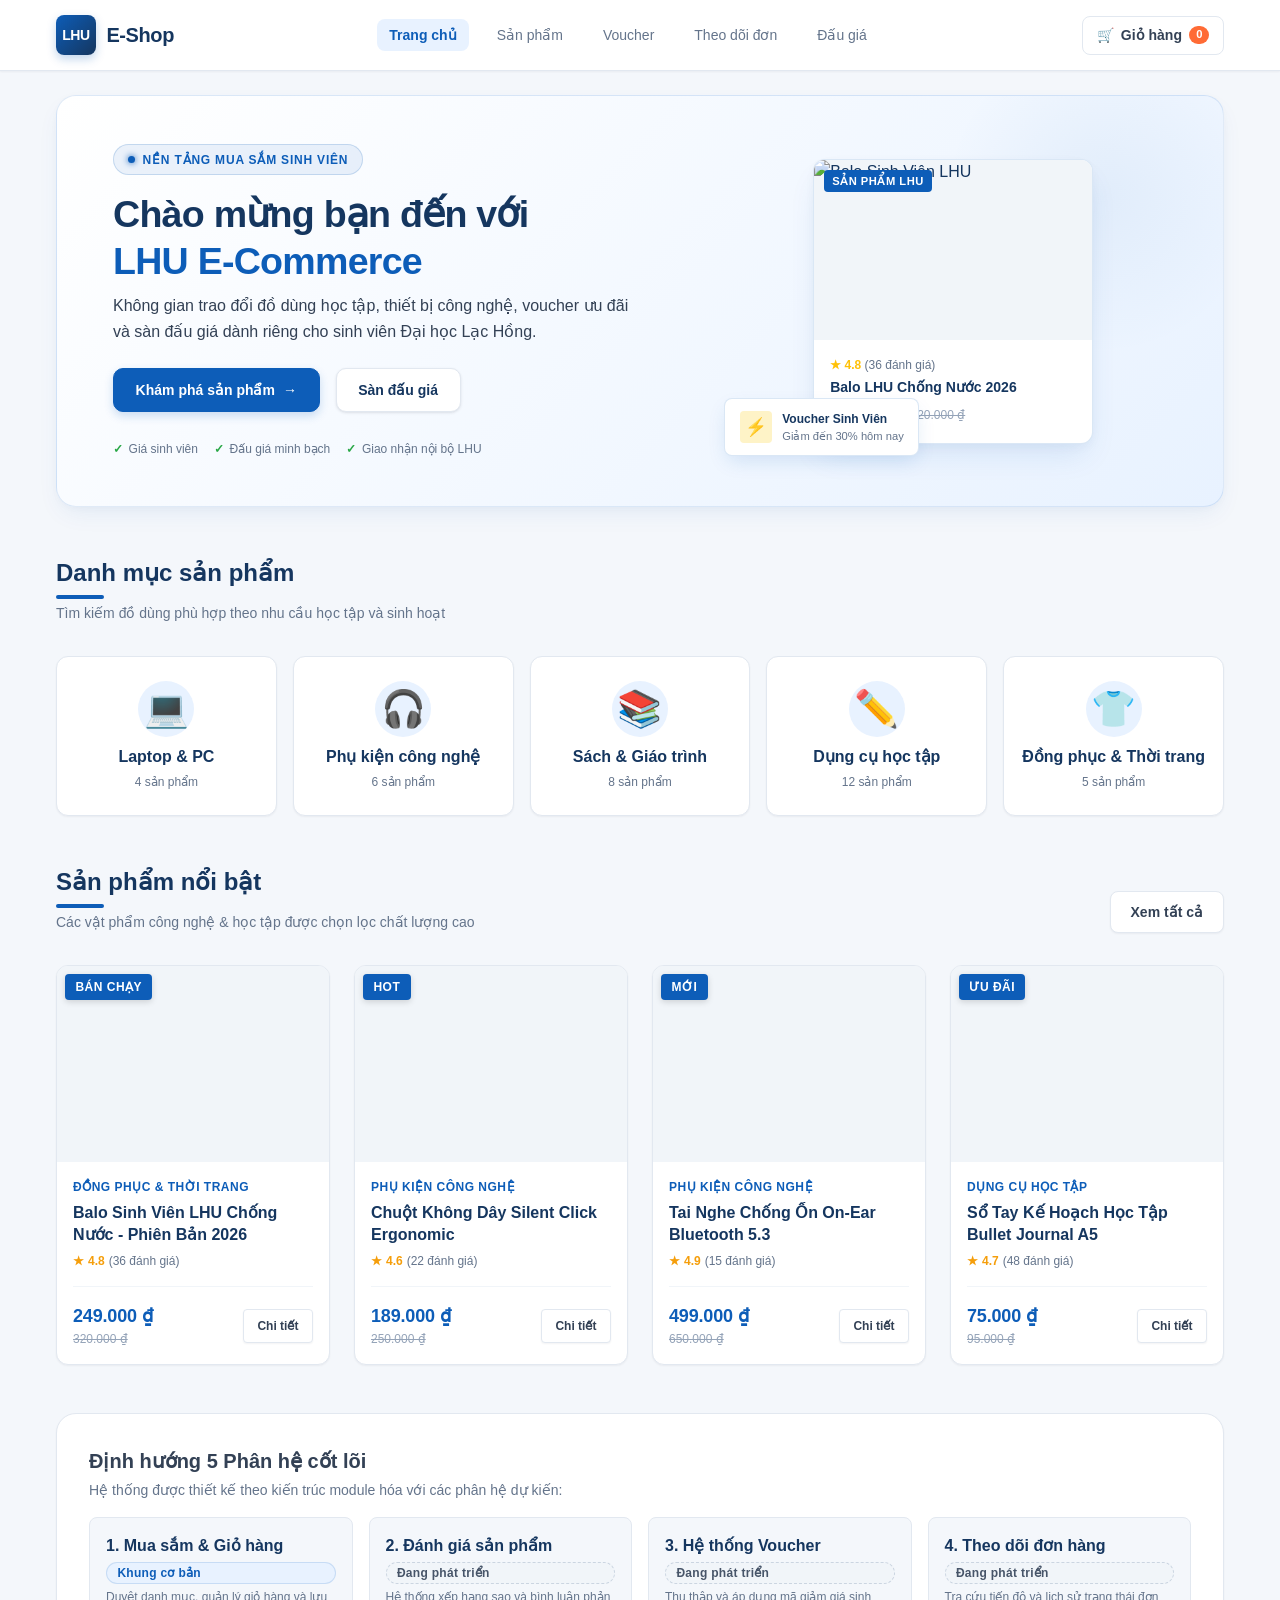
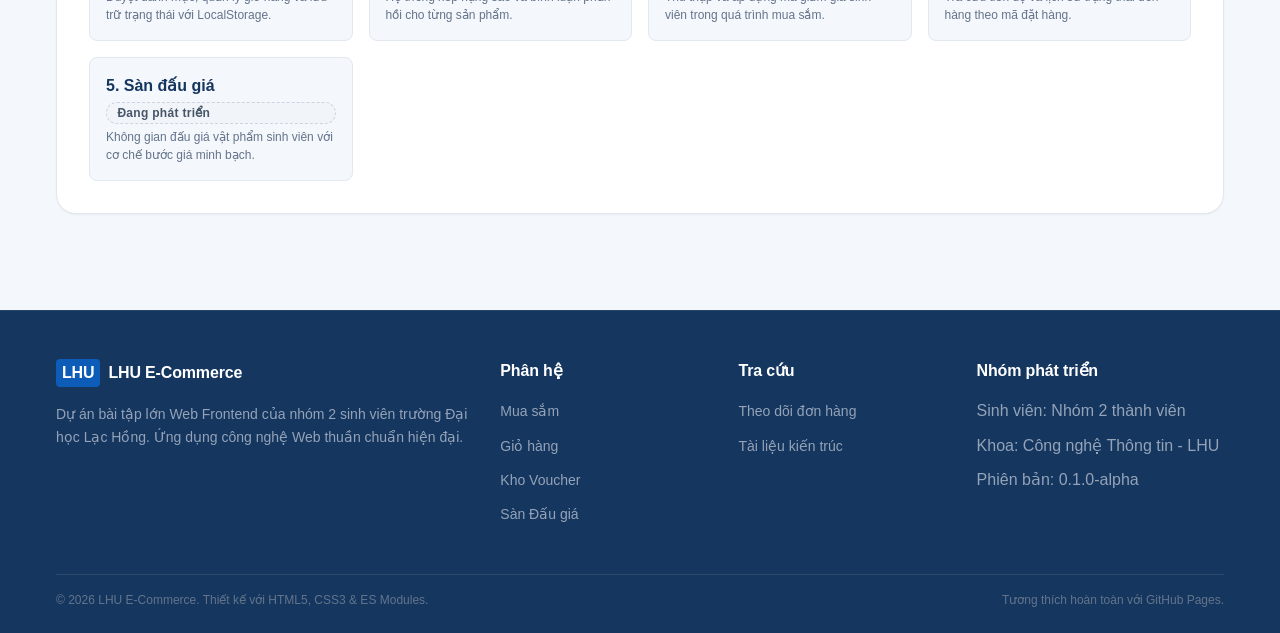
==== index.html @ 878368ba "[SETUP] Initialize project_webteam13" ====
<!DOCTYPE html>
<html lang="vi">
<head>
  <meta charset="UTF-8">
  <meta name="viewport" content="width=device-width, initial-scale=1.0">
  <meta name="description" content="Nền tảng thương mại điện tử sinh viên LHU E-Commerce - Dự án nhóm 2 sinh viên">
  <title>LHU E-Commerce | Trang chủ</title>
  
  <!-- CSS Stylesheets -->
  <link rel="stylesheet" href="./css/style.css">
</head>
<body>
  <!-- Header / Navigation -->
  <header class="site-header" role="banner">
    <div class="container header-container">
      <a href="./index.html" class="brand-logo" aria-label="LHU E-Commerce Trang chủ">
        <span class="logo-icon">LHU</span>
        <span>E-Shop</span>
      </a>

      <!-- Mobile Menu Toggle Button -->
      <button 
        type="button" 
        class="menu-toggle" 
        id="menuToggle" 
        aria-label="Mở menu điều hướng" 
        aria-expanded="false"
      >
        ☰
      </button>

      <!-- Main Navigation with 5 planned modules -->
      <nav class="main-nav" id="mainNav" role="navigation" aria-label="Điều hướng chính">
        <ul class="nav-list">
          <li><a href="./index.html" class="nav-link active">Trang chủ</a></li>
          <li><a href="./pages/products.html" class="nav-link">Sản phẩm</a></li>
          <li><a href="./pages/vouchers.html" class="nav-link">Voucher</a></li>
          <li><a href="./pages/order-tracking.html" class="nav-link">Theo dõi đơn</a></li>
          <li><a href="./pages/auction.html" class="nav-link">Đấu giá</a></li>
        </ul>
      </nav>

      <!-- Header Quick Actions -->
      <div class="header-actions">
        <a href="./pages/cart.html" class="action-link" aria-label="Giỏ hàng của bạn">
          <span>🛒</span>
          <span>Giỏ hàng</span>
          <span class="cart-counter" id="cartCount">0</span>
        </a>
      </div>
    </div>
  </header>

  <!-- Main Content -->
  <main class="main-content" id="mainContent">
    <div class="container">
      <!-- Hero / Banner Section (Redesigned 2-Column Modern UI) -->
      <section class="hero-section" aria-label="Banner giới thiệu">
        <div class="hero-grid">
          <!-- Cột trái: Nội dung giới thiệu & CTA -->
          <div class="hero-content">
            <div class="hero-badge">
              <span class="hero-badge-dot" aria-hidden="true"></span>
              <span class="hero-subtitle">Nền tảng mua sắm sinh viên</span>
            </div>
            
            <h1 class="hero-title">
              Chào mừng bạn đến với<br>
              <span class="hero-brand-name">LHU E-Commerce</span>
            </h1>

            <p class="hero-desc">
              Không gian trao đổi đồ dùng học tập, thiết bị công nghệ, voucher ưu đãi và sàn đấu giá dành riêng cho sinh viên Đại học Lạc Hồng.
            </p>

            <div class="hero-actions">
              <a href="./pages/products.html" class="hero-btn hero-btn-primary">
                <span>Khám phá sản phẩm</span>
                <span class="btn-arrow" aria-hidden="true">→</span>
              </a>
              <a href="./pages/auction.html" class="hero-btn hero-btn-secondary">
                <span>Sàn đấu giá</span>
              </a>
            </div>

            <!-- Chỉ số tin cậy ngắn gọn -->
            <div class="hero-trust">
              <div class="trust-item">
                <span class="trust-check">✓</span>
                <span>Giá sinh viên</span>
              </div>
              <div class="trust-item">
                <span class="trust-check">✓</span>
                <span>Đấu giá minh bạch</span>
              </div>
              <div class="trust-item">
                <span class="trust-check">✓</span>
                <span>Giao nhận nội bộ LHU</span>
              </div>
            </div>
          </div>

          <!-- Cột phải: Showcase thẻ nổi bật cân bằng thị giác -->
          <div class="hero-showcase" aria-hidden="true">
            <div class="showcase-card showcase-card-main">
              <div class="showcase-img-wrap">
                <img 
                  src="https://images.unsplash.com/photo-1553062407-98eeb64c6a62?auto=format&fit=crop&w=600&q=80" 
                  alt="Balo Sinh Viên LHU" 
                  class="showcase-img"
                  loading="lazy"
                />
                <span class="showcase-tag">Sản phẩm LHU</span>
              </div>
              <div class="showcase-details">
                <div class="showcase-rating">★ 4.8 <span>(36 đánh giá)</span></div>
                <div class="showcase-name">Balo LHU Chống Nước 2026</div>
                <div class="showcase-price">249.000 ₫ <span class="showcase-old-price">320.000 ₫</span></div>
              </div>
            </div>

            <!-- Thẻ nổi bật phụ nổi đè tạo chiều sâu UI -->
            <div class="showcase-floating-card">
              <div class="floating-icon">⚡</div>
              <div class="floating-info">
                <strong>Voucher Sinh Viên</strong>
                <span>Giảm đến 30% hôm nay</span>
              </div>
            </div>
          </div>
        </div>
      </section>

      <!-- Danh mục sản phẩm -->
      <section class="categories-section" aria-labelledby="catHeading">
        <header class="section-header">
          <div>
            <h2 class="section-title" id="catHeading">Danh mục sản phẩm</h2>
            <p class="section-subtitle">Tìm kiếm đồ dùng phù hợp theo nhu cầu học tập và sinh hoạt</p>
          </div>
        </header>
        <div class="category-grid" id="categoryList">
          <!-- Render tự động bởi js/pages/home.js -->
        </div>
      </section>

      <!-- Sản phẩm nổi bật -->
      <section class="featured-section" aria-labelledby="featuredHeading">
        <header class="section-header">
          <div>
            <h2 class="section-title" id="featuredHeading">Sản phẩm nổi bật</h2>
            <p class="section-subtitle">Các vật phẩm công nghệ & học tập được chọn lọc chất lượng cao</p>
          </div>
          <a href="./pages/products.html" class="btn btn-outline">Xem tất cả</a>
        </header>
        <div class="product-grid" id="featuredProducts">
          <!-- Render tự động bởi js/pages/home.js -->
        </div>
      </section>

      <!-- Giới thiệu 5 Phân hệ dự án -->
      <section class="modules-preview" aria-labelledby="modulesHeading">
        <h2 id="modulesHeading" style="font-size: var(--font-size-xl); margin-bottom: var(--spacing-xs);">
          Định hướng 5 Phân hệ cốt lõi
        </h2>
        <p style="color: var(--gray-600); font-size: var(--font-size-sm);">
          Hệ thống được thiết kế theo kiến trúc module hóa với các phân hệ dự kiến:
        </p>
        <div class="modules-grid">
          <div class="module-item">
            <h4>1. Mua sắm & Giỏ hàng</h4>
            <span class="badge badge-primary">Khung cơ bản</span>
            <p>Duyệt danh mục, quản lý giỏ hàng và lưu trữ trạng thái với LocalStorage.</p>
          </div>
          <div class="module-item">
            <h4>2. Đánh giá sản phẩm</h4>
            <span class="badge badge-dev">Đang phát triển</span>
            <p>Hệ thống xếp hạng sao và bình luận phản hồi cho từng sản phẩm.</p>
          </div>
          <div class="module-item">
            <h4>3. Hệ thống Voucher</h4>
            <span class="badge badge-dev">Đang phát triển</span>
            <p>Thu thập và áp dụng mã giảm giá sinh viên trong quá trình mua sắm.</p>
          </div>
          <div class="module-item">
            <h4>4. Theo dõi đơn hàng</h4>
            <span class="badge badge-dev">Đang phát triển</span>
            <p>Tra cứu tiến độ và lịch sử trạng thái đơn hàng theo mã đặt hàng.</p>
          </div>
          <div class="module-item">
            <h4>5. Sàn đấu giá</h4>
            <span class="badge badge-dev">Đang phát triển</span>
            <p>Không gian đấu giá vật phẩm sinh viên với cơ chế bước giá minh bạch.</p>
          </div>
        </div>
      </section>
    </div>
  </main>

  <!-- Footer -->
  <footer class="site-footer" role="contentinfo">
    <div class="container">
      <div class="footer-grid">
        <div class="footer-col">
          <h4 style="display: flex; align-items: center; gap: 8px;">
            <span class="logo-icon" style="display: inline-block; padding: 2px 6px; background: var(--primary); border-radius: 4px;">LHU</span>
            LHU E-Commerce
          </h4>
          <p style="font-size: var(--font-size-sm); margin-top: var(--spacing-sm); line-height: 1.6;">
            Dự án bài tập lớn Web Frontend của nhóm 2 sinh viên trường Đại học Lạc Hồng. Ứng dụng công nghệ Web thuần chuẩn hiện đại.
          </p>
        </div>
        <div class="footer-col">
          <h4>Phân hệ</h4>
          <ul>
            <li><a href="./pages/products.html">Mua sắm</a></li>
            <li><a href="./pages/cart.html">Giỏ hàng</a></li>
            <li><a href="./pages/vouchers.html">Kho Voucher</a></li>
            <li><a href="./pages/auction.html">Sàn Đấu giá</a></li>
          </ul>
        </div>
        <div class="footer-col">
          <h4>Tra cứu</h4>
          <ul>
            <li><a href="./pages/order-tracking.html">Theo dõi đơn hàng</a></li>
            <li><a href="./docs/architecture.md" target="_blank">Tài liệu kiến trúc</a></li>
          </ul>
        </div>
        <div class="footer-col">
          <h4>Nhóm phát triển</h4>
          <ul>
            <li>Sinh viên: Nhóm 2 thành viên</li>
            <li>Khoa: Công nghệ Thông tin - LHU</li>
            <li>Phiên bản: 0.1.0-alpha</li>
          </ul>
        </div>
      </div>
      <div class="footer-bottom">
        <p>&copy; 2026 LHU E-Commerce. Thiết kế với HTML5, CSS3 & ES Modules.</p>
        <p>Tương thích hoàn toàn với GitHub Pages.</p>
      </div>
    </div>
  </footer>

  <!-- Main JavaScript (ES Module) -->
  <script type="module" src="./js/main.js"></script>
</body>
</html>
---- css/style.css ----
@import url("./variables.css");
@import url("./layout.css");
@import url("./components.css");
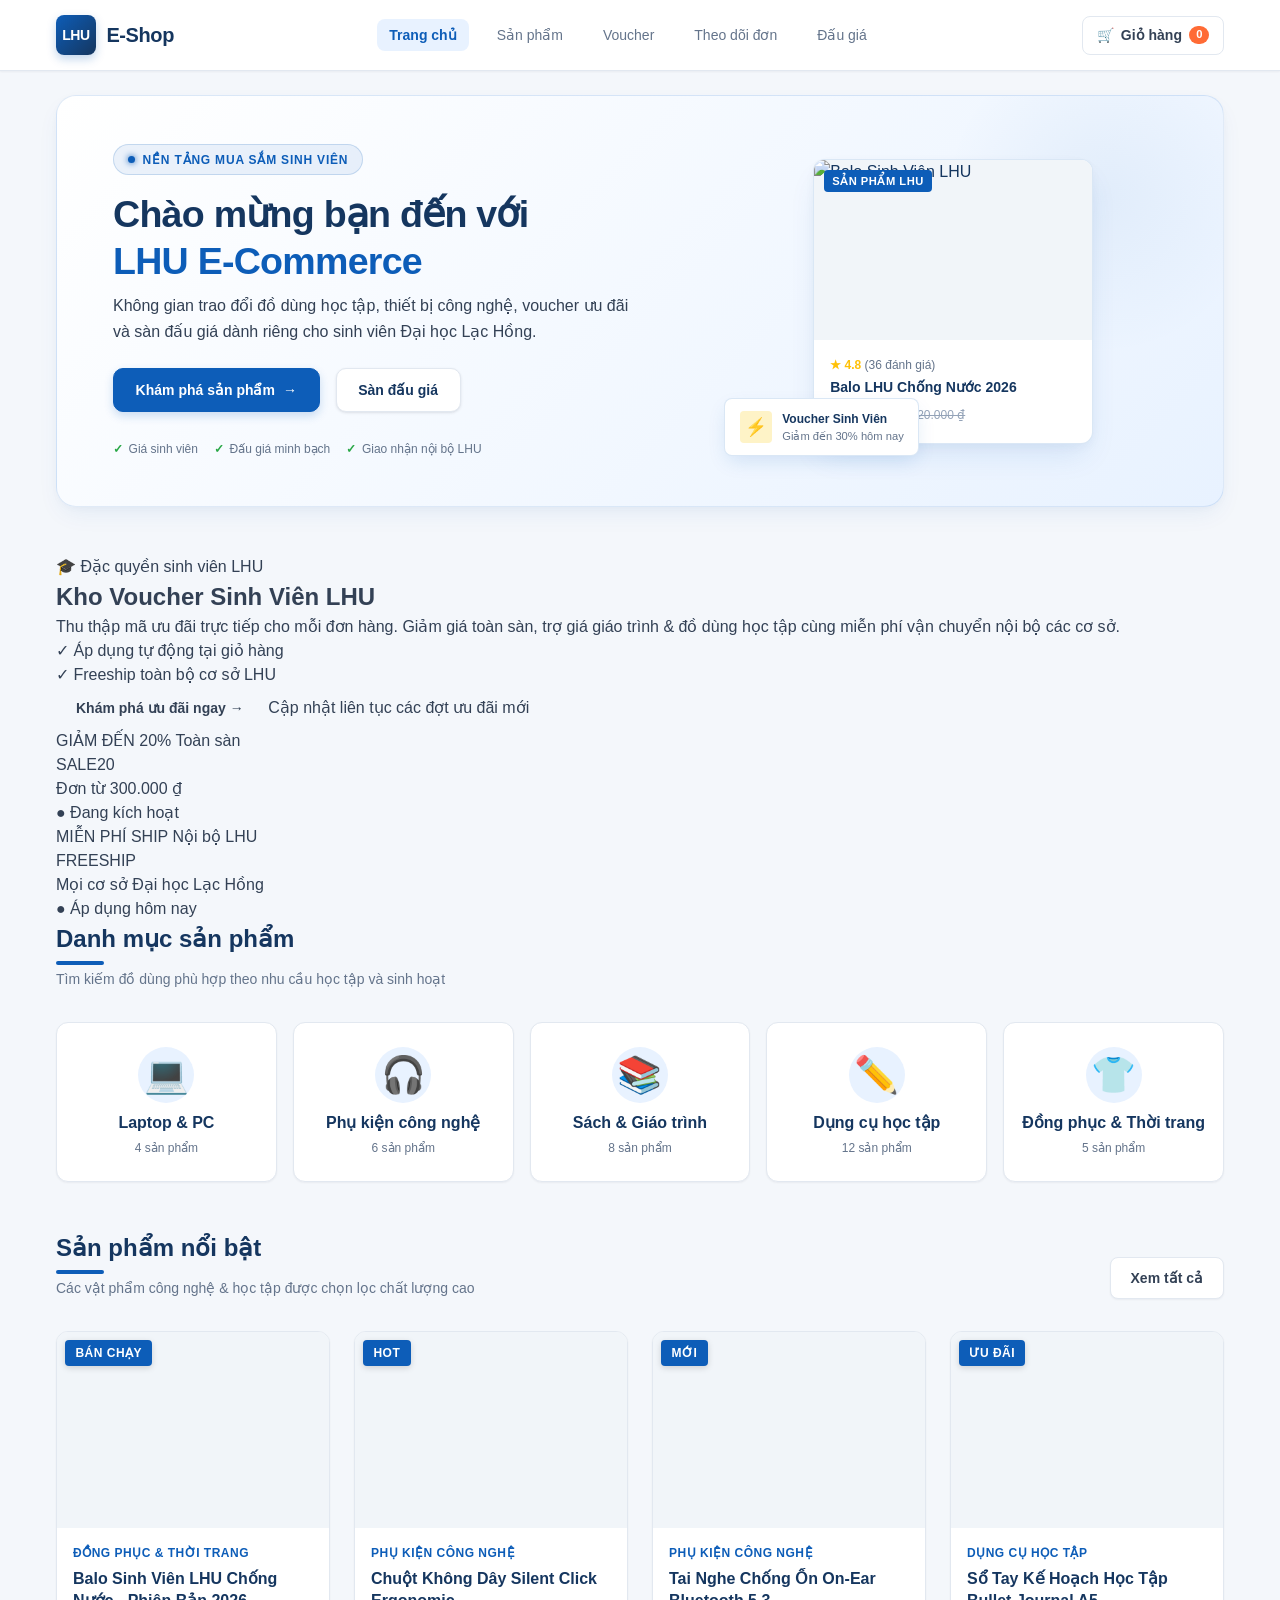
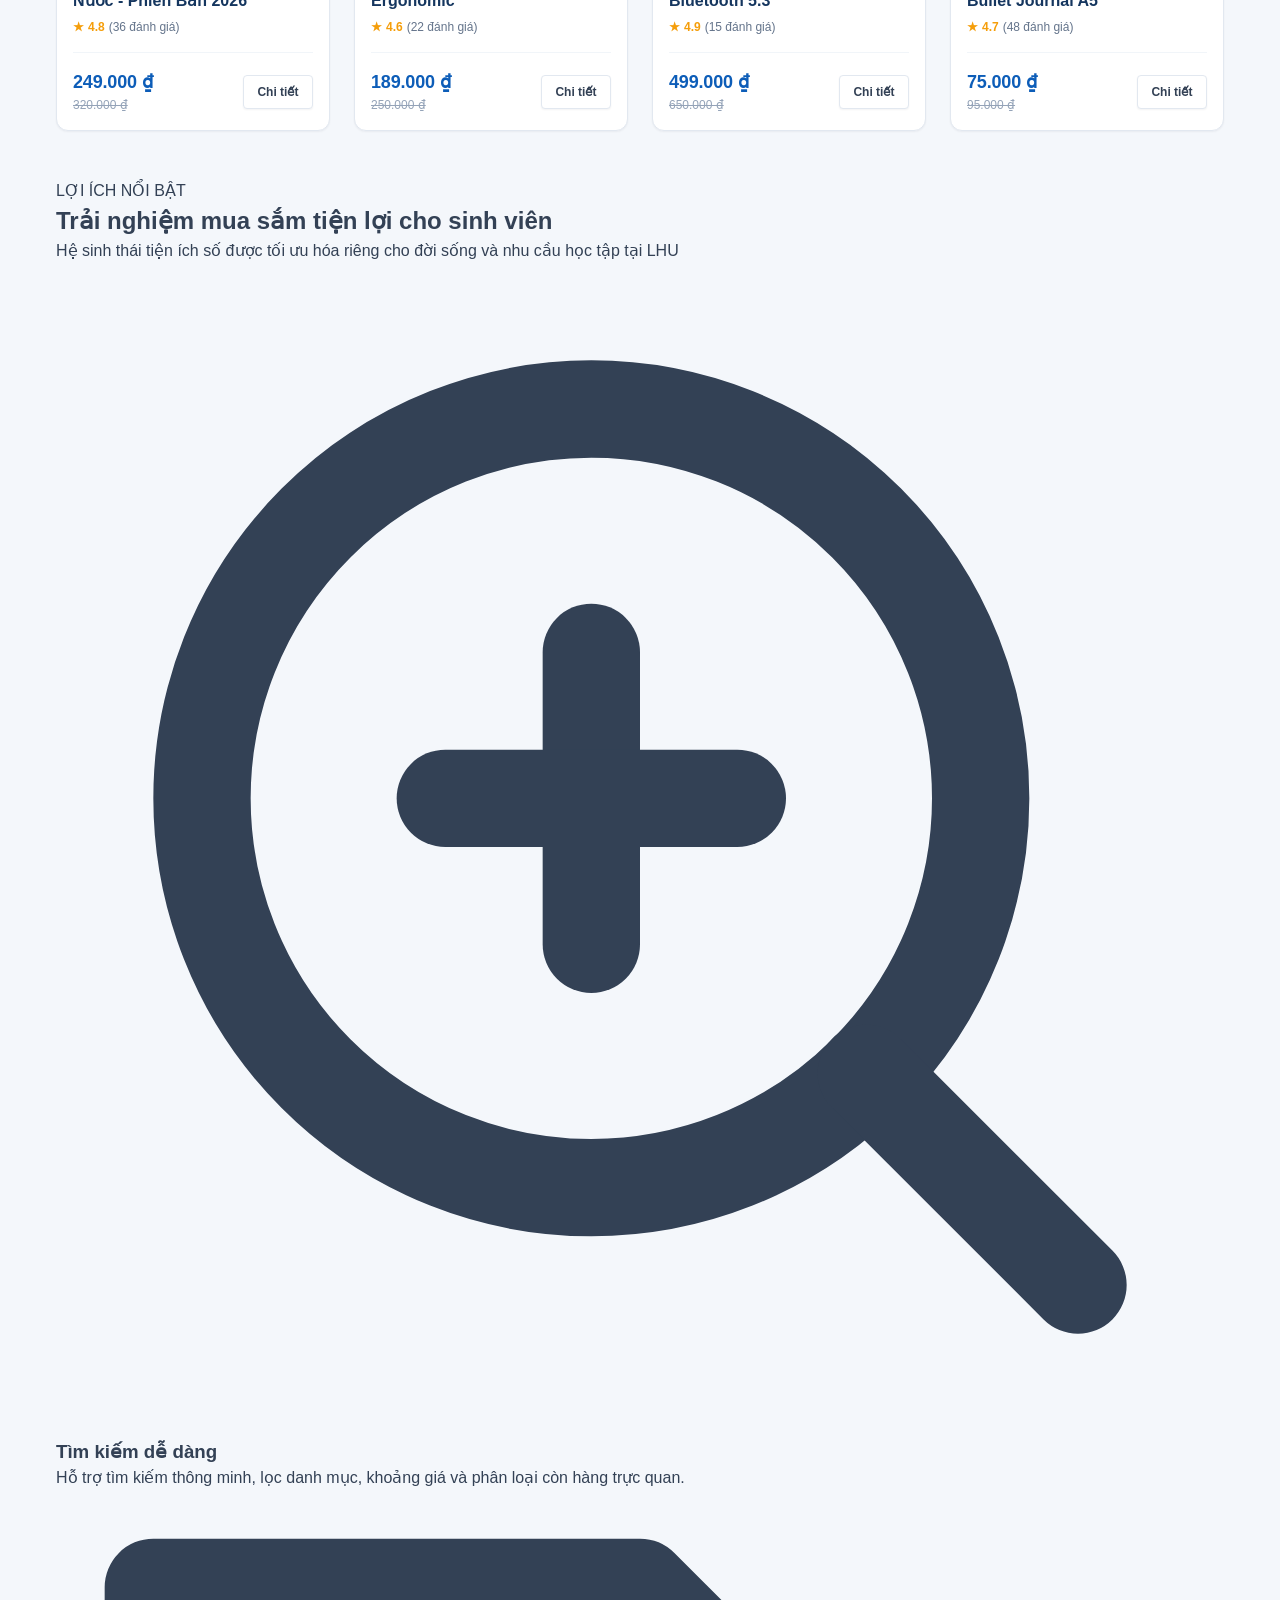
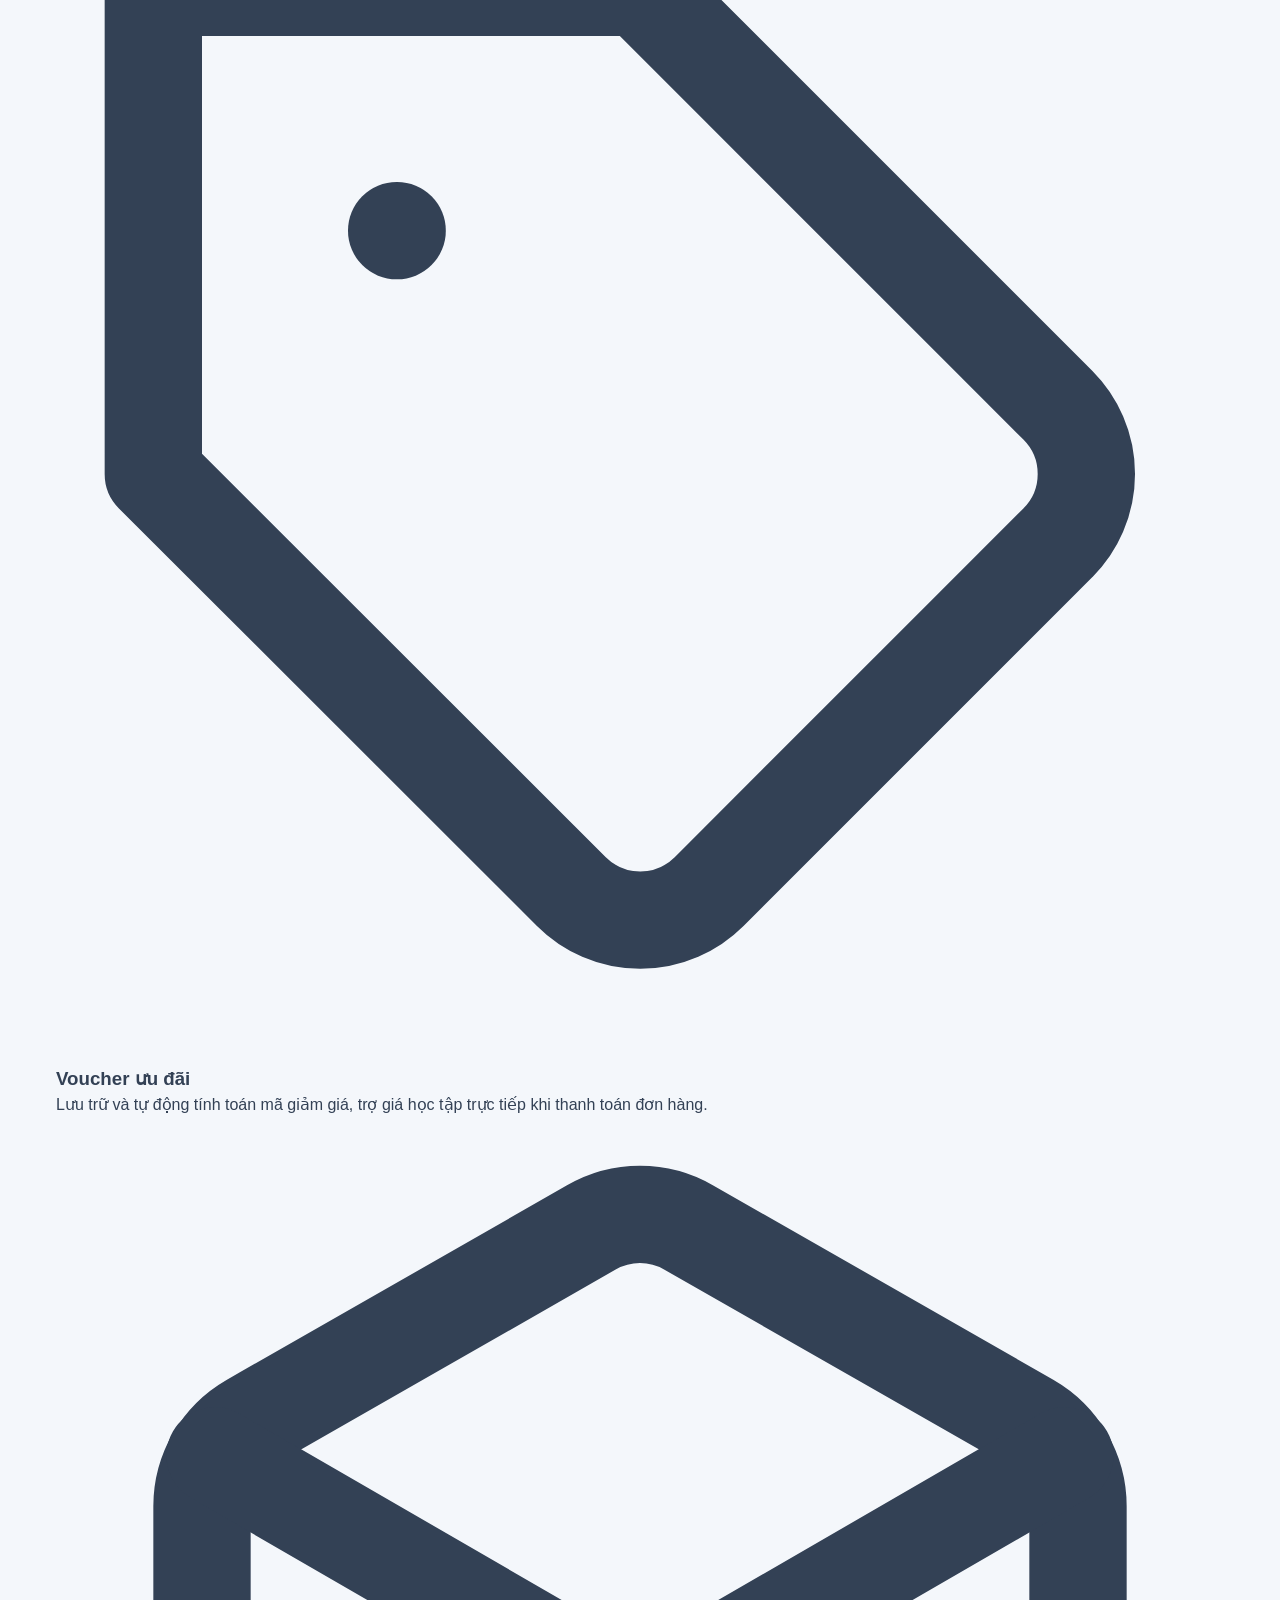
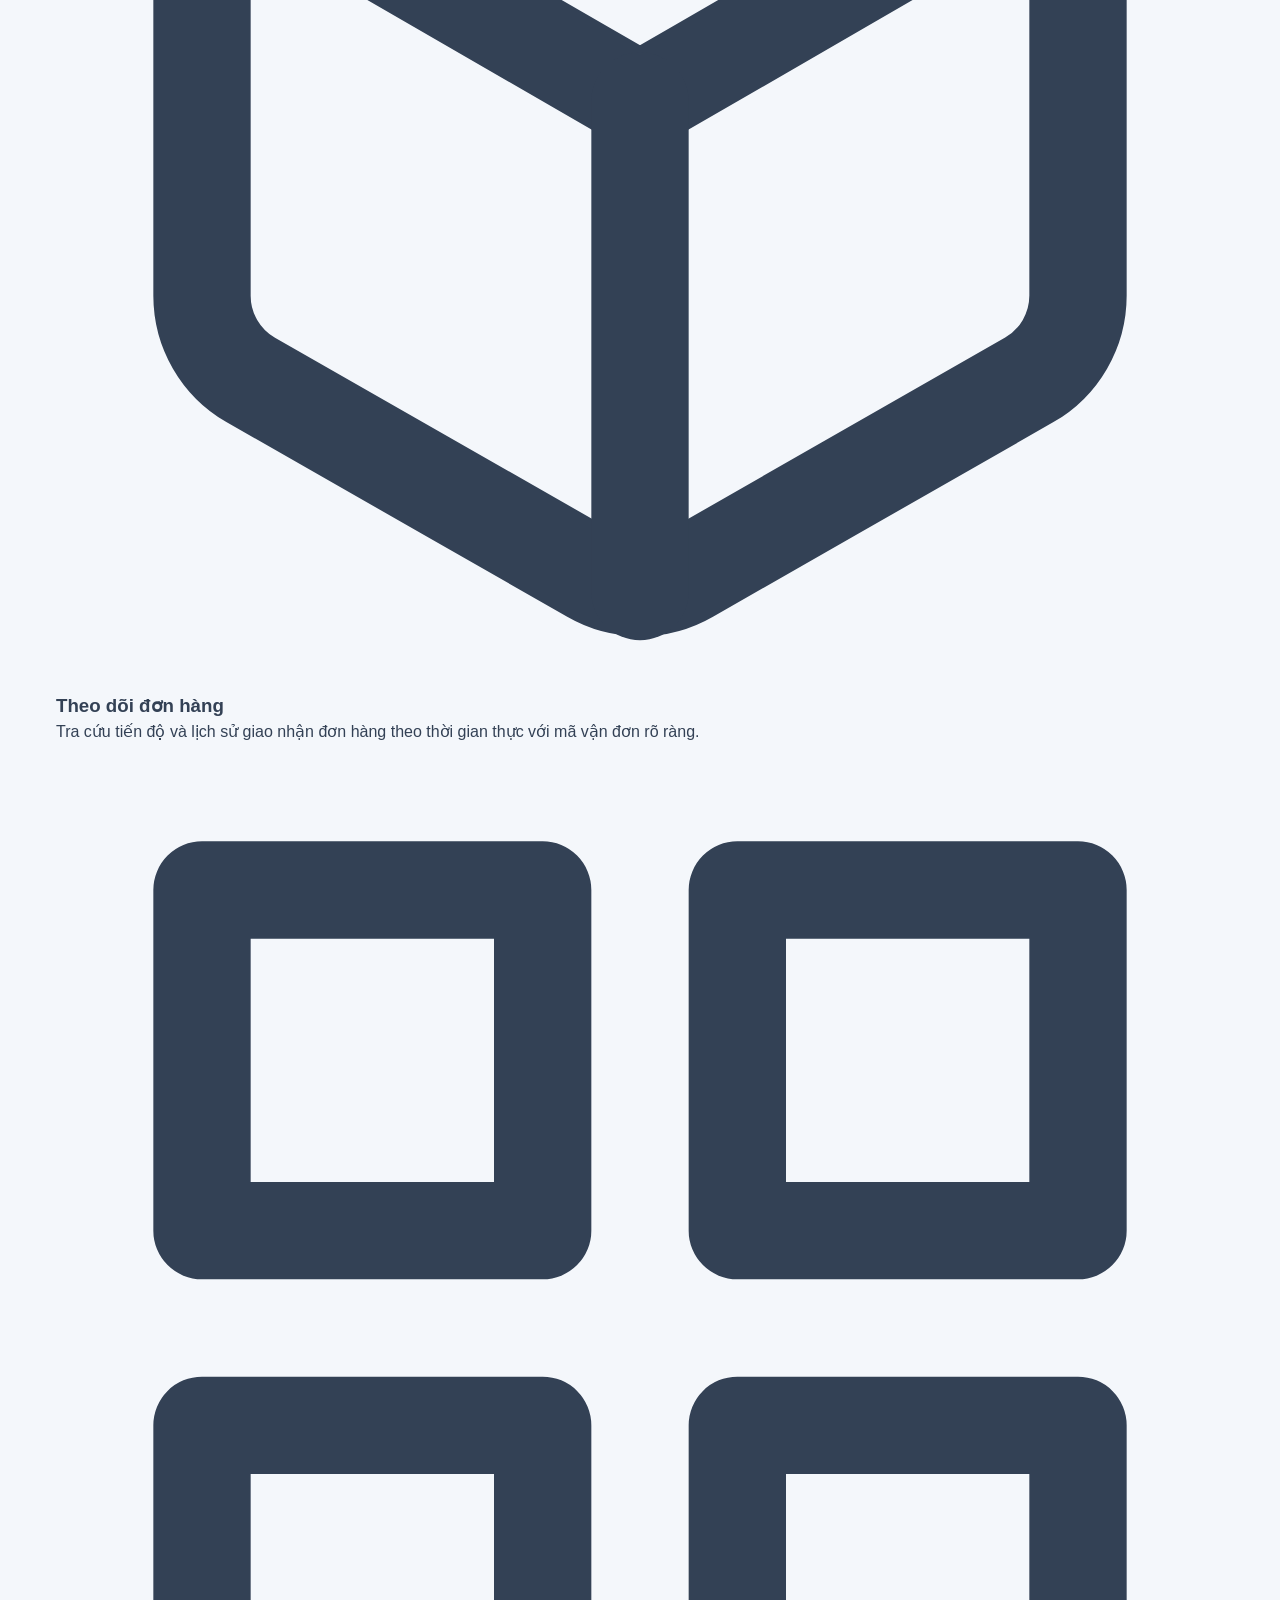
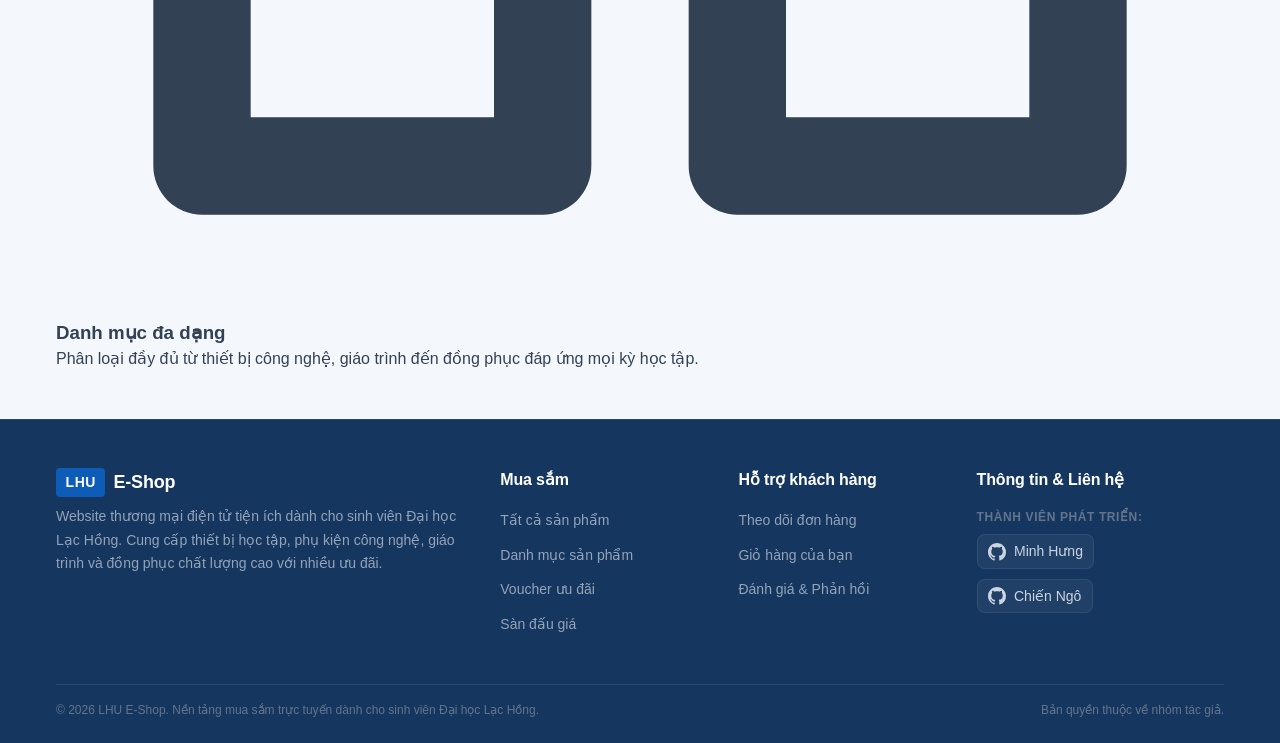
==== commit 11a6c951: "Improve homepage and voucher UI" ====
--- a/index.html
+++ b/index.html
@@ -130,6 +130,78 @@
           </div>
         </div>
       </section>
+      <!-- Student Promo Banner Section (Upgraded Modern Split Design with Visual Voucher Showcase) -->
+      <section class="student-promo-banner" aria-label="Ưu đãi sinh viên LHU">
+        <div class="student-promo-card">
+          <!-- Background Ambient Elements -->
+          <div class="promo-bg-pattern" aria-hidden="true"></div>
+
+          <!-- Left Column: Copywriting & CTA -->
+          <div class="student-promo-content">
+            <div class="promo-badge">
+              <span class="promo-badge-icon" aria-hidden="true">🎓</span>
+              <span>Đặc quyền sinh viên LHU</span>
+            </div>
+            
+            <h2 class="promo-title">Kho Voucher Sinh Viên LHU</h2>
+            <p class="promo-desc">
+              Thu thập mã ưu đãi trực tiếp cho mỗi đơn hàng. Giảm giá toàn sàn, trợ giá giáo trình & đồ dùng học tập cùng miễn phí vận chuyển nội bộ các cơ sở.
+            </p>
+
+            <div class="promo-highlights">
+              <div class="promo-highlight-item">
+                <span class="highlight-bullet">✓</span>
+                <span>Áp dụng tự động tại giỏ hàng</span>
+              </div>
+              <div class="promo-highlight-item">
+                <span class="highlight-bullet">✓</span>
+                <span>Freeship toàn bộ cơ sở LHU</span>
+              </div>
+            </div>
+
+            <div class="student-promo-action">
+              <a href="./pages/vouchers.html" class="btn promo-btn">
+                <span>Khám phá ưu đãi ngay</span>
+                <span class="btn-arrow" aria-hidden="true">→</span>
+              </a>
+              <span class="promo-hint">Cập nhật liên tục các đợt ưu đãi mới</span>
+            </div>
+          </div>
+
+          <!-- Right Column: Visual Voucher Cards Mockup -->
+          <div class="student-promo-visual" aria-hidden="true">
+            <!-- Voucher Card 1 (Main interactive preview) -->
+            <div class="promo-ticket-card ticket-primary">
+              <div class="ticket-left">
+                <span class="ticket-label">GIẢM ĐẾN</span>
+                <span class="ticket-value">20%</span>
+                <span class="ticket-type">Toàn sàn</span>
+              </div>
+              <div class="ticket-divider"></div>
+              <div class="ticket-right">
+                <div class="ticket-code-badge">SALE20</div>
+                <div class="ticket-desc">Đơn từ 300.000 ₫</div>
+                <div class="ticket-status">● Đang kích hoạt</div>
+              </div>
+            </div>
+
+            <!-- Voucher Card 2 (Secondary floating tag) -->
+            <div class="promo-ticket-card ticket-secondary">
+              <div class="ticket-left">
+                <span class="ticket-label">MIỄN PHÍ</span>
+                <span class="ticket-value">SHIP</span>
+                <span class="ticket-type">Nội bộ LHU</span>
+              </div>
+              <div class="ticket-divider"></div>
+              <div class="ticket-right">
+                <div class="ticket-code-badge">FREESHIP</div>
+                <div class="ticket-desc">Mọi cơ sở Đại học Lạc Hồng</div>
+                <div class="ticket-status">● Áp dụng hôm nay</div>
+              </div>
+            </div>
+          </div>
+        </div>
+      </section>
 
       <!-- Danh mục sản phẩm -->
       <section class="categories-section" aria-labelledby="catHeading">
@@ -158,39 +230,75 @@
         </div>
       </section>
 
-      <!-- Giới thiệu 5 Phân hệ dự án -->
-      <section class="modules-preview" aria-labelledby="modulesHeading">
-        <h2 id="modulesHeading" style="font-size: var(--font-size-xl); margin-bottom: var(--spacing-xs);">
-          Định hướng 5 Phân hệ cốt lõi
-        </h2>
-        <p style="color: var(--gray-600); font-size: var(--font-size-sm);">
-          Hệ thống được thiết kế theo kiến trúc module hóa với các phân hệ dự kiến:
-        </p>
-        <div class="modules-grid">
-          <div class="module-item">
-            <h4>1. Mua sắm & Giỏ hàng</h4>
-            <span class="badge badge-primary">Khung cơ bản</span>
-            <p>Duyệt danh mục, quản lý giỏ hàng và lưu trữ trạng thái với LocalStorage.</p>
-          </div>
-          <div class="module-item">
-            <h4>2. Đánh giá sản phẩm</h4>
-            <span class="badge badge-dev">Đang phát triển</span>
-            <p>Hệ thống xếp hạng sao và bình luận phản hồi cho từng sản phẩm.</p>
-          </div>
-          <div class="module-item">
-            <h4>3. Hệ thống Voucher</h4>
-            <span class="badge badge-dev">Đang phát triển</span>
-            <p>Thu thập và áp dụng mã giảm giá sinh viên trong quá trình mua sắm.</p>
-          </div>
-          <div class="module-item">
-            <h4>4. Theo dõi đơn hàng</h4>
-            <span class="badge badge-dev">Đang phát triển</span>
-            <p>Tra cứu tiến độ và lịch sử trạng thái đơn hàng theo mã đặt hàng.</p>
-          </div>
-          <div class="module-item">
-            <h4>5. Sàn đấu giá</h4>
-            <span class="badge badge-dev">Đang phát triển</span>
-            <p>Không gian đấu giá vật phẩm sinh viên với cơ chế bước giá minh bạch.</p>
+    
+      <!-- Shopping Benefits Section (Modern Light Cards with High-Quality SVG Icons) -->
+      <section class="benefits-section" aria-label="Lợi ích mua sắm tại LHU E-Shop">
+        <div class="benefits-header">
+          <span class="benefits-tag">LỢI ÍCH NỔI BẬT</span>
+          <h2 class="benefits-main-title">Trải nghiệm mua sắm tiện lợi cho sinh viên</h2>
+          <p class="benefits-subtitle">Hệ sinh thái tiện ích số được tối ưu hóa riêng cho đời sống và nhu cầu học tập tại LHU</p>
+        </div>
+
+        <div class="benefits-grid">
+          <!-- Card 1 -->
+          <div class="benefit-card">
+            <div class="benefit-icon-wrap" aria-hidden="true">
+              <svg viewBox="0 0 24 24" class="benefit-svg" fill="none" stroke="currentColor" stroke-width="2" stroke-linecap="round" stroke-linejoin="round">
+                <circle cx="11" cy="11" r="8"></circle>
+                <line x1="21" y1="21" x2="16.65" y2="16.65"></line>
+                <line x1="11" y1="8" x2="11" y2="14"></line>
+                <line x1="8" y1="11" x2="14" y2="11"></line>
+              </svg>
+            </div>
+            <div class="benefit-body">
+              <h3 class="benefit-title">Tìm kiếm dễ dàng</h3>
+              <p class="benefit-desc">Hỗ trợ tìm kiếm thông minh, lọc danh mục, khoảng giá và phân loại còn hàng trực quan.</p>
+            </div>
+          </div>
+
+          <!-- Card 2 -->
+          <div class="benefit-card">
+            <div class="benefit-icon-wrap" aria-hidden="true">
+              <svg viewBox="0 0 24 24" class="benefit-svg" fill="none" stroke="currentColor" stroke-width="2" stroke-linecap="round" stroke-linejoin="round">
+                <path d="M20.59 13.41l-7.17 7.17a2 2 0 0 1-2.83 0L2 12V2h10l8.59 8.59a2 2 0 0 1 0 2.82z"></path>
+                <line x1="7" y1="7" x2="7.01" y2="7"></line>
+              </svg>
+            </div>
+            <div class="benefit-body">
+              <h3 class="benefit-title">Voucher ưu đãi</h3>
+              <p class="benefit-desc">Lưu trữ và tự động tính toán mã giảm giá, trợ giá học tập trực tiếp khi thanh toán đơn hàng.</p>
+            </div>
+          </div>
+
+          <!-- Card 3 -->
+          <div class="benefit-card">
+            <div class="benefit-icon-wrap" aria-hidden="true">
+              <svg viewBox="0 0 24 24" class="benefit-svg" fill="none" stroke="currentColor" stroke-width="2" stroke-linecap="round" stroke-linejoin="round">
+                <path d="M21 16V8a2 2 0 0 0-1-1.73l-7-4a2 2 0 0 0-2 0l-7 4A2 2 0 0 0 3 8v8a2 2 0 0 0 1 1.73l7 4a2 2 0 0 0 2 0l7-4A2 2 0 0 0 21 16z"></path>
+                <polyline points="3.27 6.96 12 12.01 20.73 6.96"></polyline>
+                <line x1="12" y1="22.08" x2="12" y2="12"></line>
+              </svg>
+            </div>
+            <div class="benefit-body">
+              <h3 class="benefit-title">Theo dõi đơn hàng</h3>
+              <p class="benefit-desc">Tra cứu tiến độ và lịch sử giao nhận đơn hàng theo thời gian thực với mã vận đơn rõ ràng.</p>
+            </div>
+          </div>
+
+          <!-- Card 4 -->
+          <div class="benefit-card">
+            <div class="benefit-icon-wrap" aria-hidden="true">
+              <svg viewBox="0 0 24 24" class="benefit-svg" fill="none" stroke="currentColor" stroke-width="2" stroke-linecap="round" stroke-linejoin="round">
+                <rect x="3" y="3" width="7" height="7"></rect>
+                <rect x="14" y="3" width="7" height="7"></rect>
+                <rect x="14" y="14" width="7" height="7"></rect>
+                <rect x="3" y="14" width="7" height="7"></rect>
+              </svg>
+            </div>
+            <div class="benefit-body">
+              <h3 class="benefit-title">Danh mục đa dạng</h3>
+              <p class="benefit-desc">Phân loại đầy đủ từ thiết bị công nghệ, giáo trình đến đồng phục đáp ứng mọi kỳ học tập.</p>
+            </div>
           </div>
         </div>
       </section>
@@ -201,43 +309,67 @@
   <footer class="site-footer" role="contentinfo">
     <div class="container">
       <div class="footer-grid">
+        <!-- Cột 1: LHU E-Shop -->
         <div class="footer-col">
-          <h4 style="display: flex; align-items: center; gap: 8px;">
-            <span class="logo-icon" style="display: inline-block; padding: 2px 6px; background: var(--primary); border-radius: 4px;">LHU</span>
-            LHU E-Commerce
-          </h4>
-          <p style="font-size: var(--font-size-sm); margin-top: var(--spacing-sm); line-height: 1.6;">
-            Dự án bài tập lớn Web Frontend của nhóm 2 sinh viên trường Đại học Lạc Hồng. Ứng dụng công nghệ Web thuần chuẩn hiện đại.
+          <div class="footer-brand">
+            <span class="logo-icon">LHU</span>
+            <span class="footer-brand-name">E-Shop</span>
+          </div>
+          <p class="footer-desc">
+            Website thương mại điện tử tiện ích dành cho sinh viên Đại học Lạc Hồng. Cung cấp thiết bị học tập, phụ kiện công nghệ, giáo trình và đồng phục chất lượng cao với nhiều ưu đãi.
           </p>
         </div>
+
+        <!-- Cột 2: Mua sắm -->
         <div class="footer-col">
-          <h4>Phân hệ</h4>
+          <h4>Mua sắm</h4>
           <ul>
-            <li><a href="./pages/products.html">Mua sắm</a></li>
-            <li><a href="./pages/cart.html">Giỏ hàng</a></li>
-            <li><a href="./pages/vouchers.html">Kho Voucher</a></li>
-            <li><a href="./pages/auction.html">Sàn Đấu giá</a></li>
+            <li><a href="./pages/products.html">Tất cả sản phẩm</a></li>
+            <li><a href="./index.html#categoryList">Danh mục sản phẩm</a></li>
+            <li><a href="./pages/vouchers.html">Voucher ưu đãi</a></li>
+            <li><a href="./pages/auction.html">Sàn đấu giá</a></li>
           </ul>
         </div>
+
+        <!-- Cột 3: Hỗ trợ khách hàng -->
         <div class="footer-col">
-          <h4>Tra cứu</h4>
+          <h4>Hỗ trợ khách hàng</h4>
           <ul>
             <li><a href="./pages/order-tracking.html">Theo dõi đơn hàng</a></li>
-            <li><a href="./docs/architecture.md" target="_blank">Tài liệu kiến trúc</a></li>
+            <li><a href="./pages/cart.html">Giỏ hàng của bạn</a></li>
+            <li><a href="./pages/reviews.html">Đánh giá & Phản hồi</a></li>
           </ul>
         </div>
+
+        <!-- Cột 4: Thông tin & Liên hệ -->
         <div class="footer-col">
-          <h4>Nhóm phát triển</h4>
-          <ul>
-            <li>Sinh viên: Nhóm 2 thành viên</li>
-            <li>Khoa: Công nghệ Thông tin - LHU</li>
-            <li>Phiên bản: 0.1.0-alpha</li>
+          <h4>Thông tin & Liên hệ</h4>
+          <p class="footer-dev-title">Thành viên phát triển:</p>
+          <ul class="footer-dev-list">
+            <li>
+              <a href="https://github.com/MinhHung309" target="_blank" rel="noopener noreferrer" class="dev-link">
+                <svg class="github-icon" viewBox="0 0 24 24" width="18" height="18" aria-hidden="true" fill="currentColor">
+                  <path d="M12 0C5.37 0 0 5.37 0 12c0 5.31 3.435 9.795 8.205 11.385.6.105.825-.255.825-.57 0-.285-.015-1.23-.015-2.235-3.015.555-3.795-.735-4.035-1.41-.135-.345-.72-1.41-1.23-1.695-.42-.225-1.02-.78-.015-.795.945-.015 1.62.87 1.845 1.23 1.08 1.815 2.805 1.305 3.495.99.105-.78.42-1.305.765-1.605-2.67-.3-5.46-1.335-5.46-5.925 0-1.305.465-2.385 1.23-3.225-.12-.3-.54-1.53.12-3.18 0 0 1.005-.315 3.3 1.23.96-.27 1.98-.405 3-.405s2.04.135 3 .405c2.295-1.56 3.3-1.23 3.3-1.23.66 1.65.24 2.88.12 3.18.765.84 1.23 1.905 1.23 3.225 0 4.605-2.805 5.625-5.475 5.925.435.375.81 1.095.81 2.22 0 1.605-.015 2.895-.015 3.3 0 .315.225.69.825.57A12.02 12.02 0 0024 12c0-6.63-5.37-12-12-12z"/>
+                </svg>
+                <span>Minh Hưng</span>
+              </a>
+            </li>
+            <li>
+              <a href="https://github.com/ChienNgo1510" target="_blank" rel="noopener noreferrer" class="dev-link">
+                <svg class="github-icon" viewBox="0 0 24 24" width="18" height="18" aria-hidden="true" fill="currentColor">
+                  <path d="M12 0C5.37 0 0 5.37 0 12c0 5.31 3.435 9.795 8.205 11.385.6.105.825-.255.825-.57 0-.285-.015-1.23-.015-2.235-3.015.555-3.795-.735-4.035-1.41-.135-.345-.72-1.41-1.23-1.695-.42-.225-1.02-.78-.015-.795.945-.015 1.62.87 1.845 1.23 1.08 1.815 2.805 1.305 3.495.99.105-.78.42-1.305.765-1.605-2.67-.3-5.46-1.335-5.46-5.925 0-1.305.465-2.385 1.23-3.225-.12-.3-.54-1.53.12-3.18 0 0 1.005-.315 3.3 1.23.96-.27 1.98-.405 3-.405s2.04.135 3 .405c2.295-1.56 3.3-1.23 3.3-1.23.66 1.65.24 2.88.12 3.18.765.84 1.23 1.905 1.23 3.225 0 4.605-2.805 5.625-5.475 5.925.435.375.81 1.095.81 2.22 0 1.605-.015 2.895-.015 3.3 0 .315.225.69.825.57A12.02 12.02 0 0024 12c0-6.63-5.37-12-12-12z"/>
+                </svg>
+                <span>Chiến Ngô</span>
+              </a>
+            </li>
           </ul>
         </div>
       </div>
+
+      <!-- Đường phân cách & Dòng bản quyền -->
       <div class="footer-bottom">
-        <p>&copy; 2026 LHU E-Commerce. Thiết kế với HTML5, CSS3 & ES Modules.</p>
-        <p>Tương thích hoàn toàn với GitHub Pages.</p>
+        <p>&copy; 2026 LHU E-Shop. Nền tảng mua sắm trực tuyến dành cho sinh viên Đại học Lạc Hồng.</p>
+        <p>Bản quyền thuộc về nhóm tác giả.</p>
       </div>
     </div>
   </footer>
